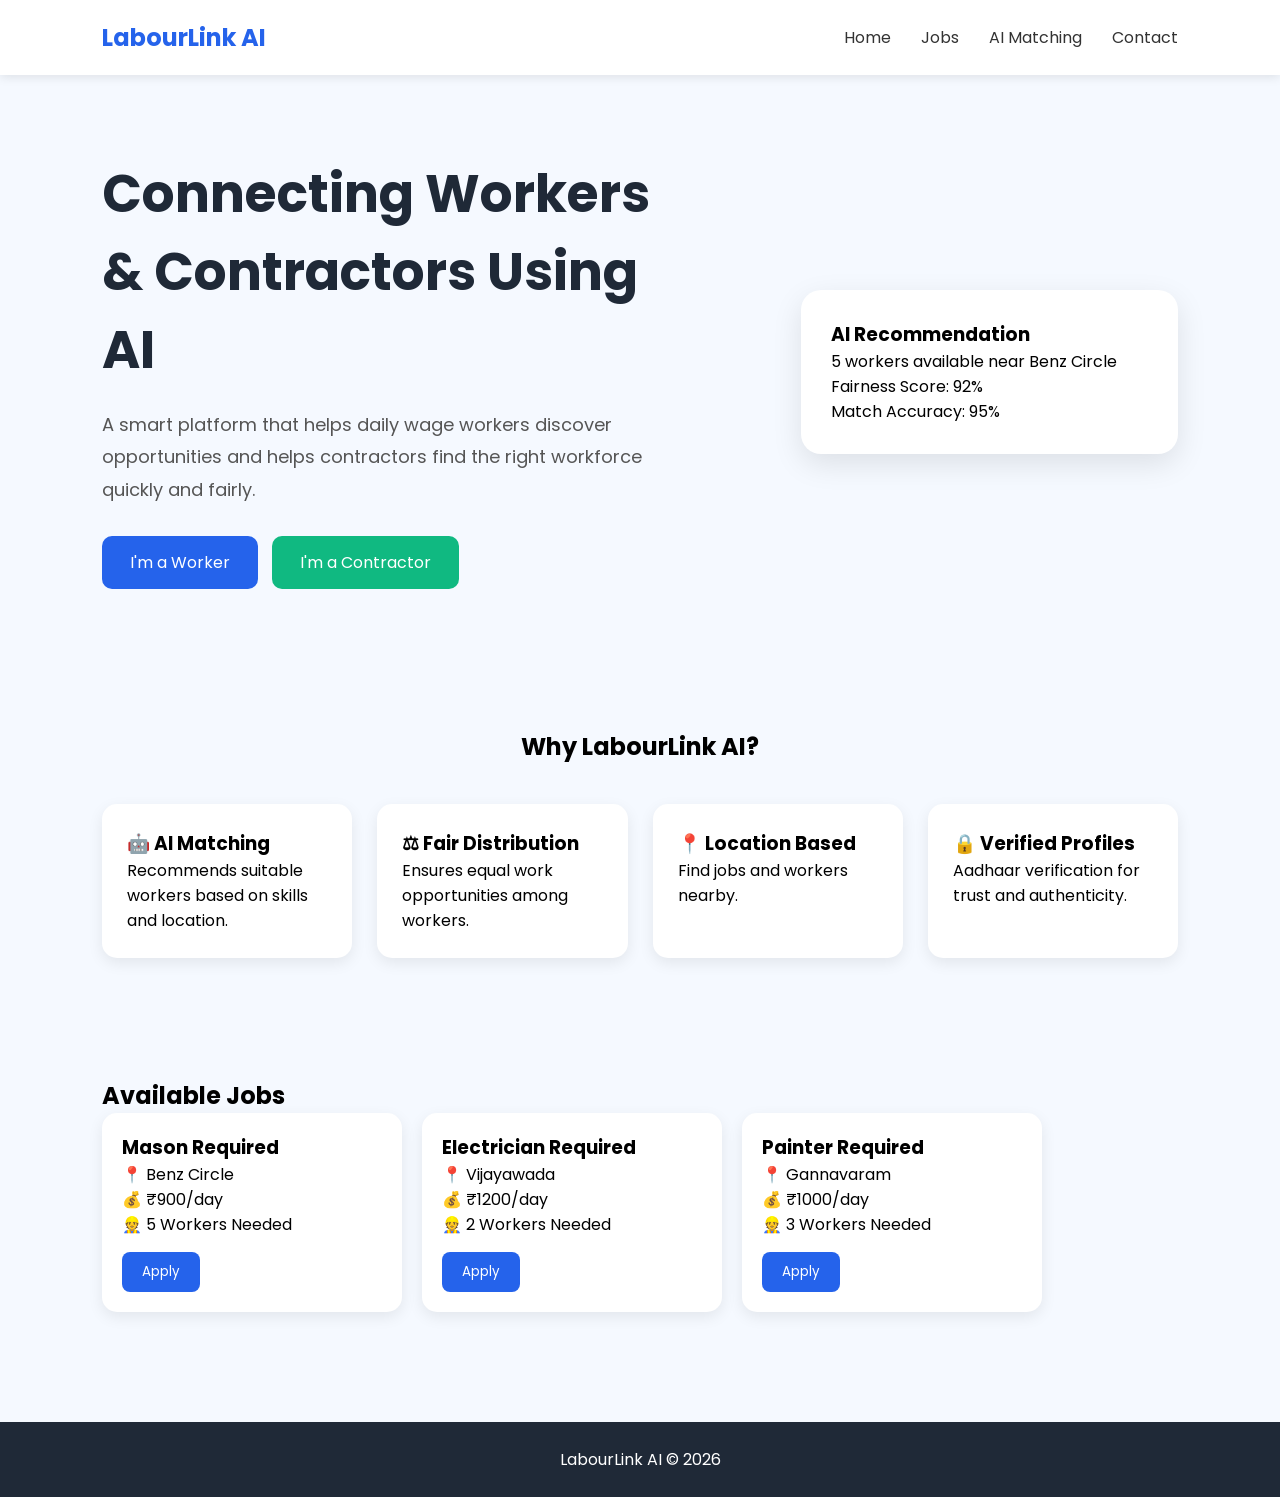
==== index.html @ 0341a4a6 "Add files via upload" ====
<!DOCTYPE html>
<html lang="en">
<head>
<meta charset="UTF-8">
<meta name="viewport" content="width=device-width, initial-scale=1.0">
<title>LabourLink AI</title>

<link rel="stylesheet" href="style.css">

<link rel="preconnect" href="https://fonts.googleapis.com">
<link href="https://fonts.googleapis.com/css2?family=Poppins:wght@300;400;500;600;700&display=swap" rel="stylesheet">

</head>

<body>

<nav class="navbar">
    <div class="logo">
        LabourLink AI
    </div>

    <ul class="nav-links">
        <li><a href="#">Home</a></li>
        <li><a href="#">Jobs</a></li>
        <li><a href="#">AI Matching</a></li>
        <li><a href="#">Contact</a></li>
    </ul>
</nav>

<section class="hero">

    <div class="hero-text">

        <h1>
            Connecting Workers &
            Contractors Using AI
        </h1>

        <p>
            A smart platform that helps daily wage workers
            discover opportunities and helps contractors
            find the right workforce quickly and fairly.
        </p>

        <div class="buttons">
            <button class="worker-btn">
                I'm a Worker
            </button>

            <button class="contractor-btn">
                I'm a Contractor
            </button>
        </div>

    </div>

    <div class="hero-image">

        <div class="card">
            <h3>AI Recommendation</h3>

            <p>
                5 workers available near Benz Circle
            </p>

            <p>
                Fairness Score: 92%
            </p>

            <p>
                Match Accuracy: 95%
            </p>
        </div>

    </div>

</section>

<section class="features">

    <h2>Why LabourLink AI?</h2>

    <div class="feature-grid">

        <div class="feature-card">
            <h3>🤖 AI Matching</h3>
            <p>
                Recommends suitable workers
                based on skills and location.
            </p>
        </div>

        <div class="feature-card">
            <h3>⚖ Fair Distribution</h3>
            <p>
                Ensures equal work opportunities
                among workers.
            </p>
        </div>

        <div class="feature-card">
            <h3>📍 Location Based</h3>
            <p>
                Find jobs and workers nearby.
            </p>
        </div>

        <div class="feature-card">
            <h3>🔒 Verified Profiles</h3>
            <p>
                Aadhaar verification for trust
                and authenticity.
            </p>
        </div>

    </div>

</section>

<section class="sample-jobs">

    <h2>Available Jobs</h2>

    <div class="jobs">

        <div class="job-card">

            <h3>Mason Required</h3>

            <p>📍 Benz Circle</p>

            <p>💰 ₹900/day</p>

            <p>👷 5 Workers Needed</p>

            <button>Apply</button>

        </div>

        <div class="job-card">

            <h3>Electrician Required</h3>

            <p>📍 Vijayawada</p>

            <p>💰 ₹1200/day</p>

            <p>👷 2 Workers Needed</p>

            <button>Apply</button>

        </div>

        <div class="job-card">

            <h3>Painter Required</h3>

            <p>📍 Gannavaram</p>

            <p>💰 ₹1000/day</p>

            <p>👷 3 Workers Needed</p>

            <button>Apply</button>

        </div>

    </div>

</section>

<footer>
    LabourLink AI © 2026
</footer>

<script src="script.js"></script>

</body>
</html>
---- style.css ----
*{
margin:0;
padding:0;
box-sizing:border-box;
font-family:'Poppins',sans-serif;
}

body{
background:#f5f9ff;
}

.navbar{
display:flex;
justify-content:space-between;
align-items:center;
padding:20px 8%;
background:white;
box-shadow:0 2px 10px rgba(0,0,0,.1);
}

.logo{
font-size:24px;
font-weight:700;
color:#2563eb;
}

.nav-links{
display:flex;
gap:30px;
list-style:none;
}

.nav-links a{
text-decoration:none;
color:#333;
}

.hero{
display:flex;
justify-content:space-between;
align-items:center;
padding:80px 8%;
}

.hero-text{
width:55%;
}

.hero-text h1{
font-size:52px;
color:#1f2937;
}

.hero-text p{
margin-top:20px;
font-size:18px;
line-height:1.8;
color:#555;
}

.buttons{
margin-top:30px;
}

.worker-btn,
.contractor-btn{
padding:14px 28px;
border:none;
border-radius:10px;
cursor:pointer;
font-size:16px;
margin-right:10px;
}

.worker-btn{
background:#2563eb;
color:white;
}

.contractor-btn{
background:#10b981;
color:white;
}

.hero-image{
width:35%;
}

.card{
background:white;
padding:30px;
border-radius:20px;
box-shadow:0 10px 30px rgba(0,0,0,.1);
}

.features{
padding:60px 8%;
}

.features h2{
text-align:center;
margin-bottom:40px;
}

.feature-grid{
display:grid;
grid-template-columns:repeat(auto-fit,minmax(250px,1fr));
gap:25px;
}

.feature-card{
background:white;
padding:25px;
border-radius:15px;
box-shadow:0 5px 15px rgba(0,0,0,.08);
}

.sample-jobs{
padding:60px 8%;
}

.jobs{
display:flex;
gap:20px;
flex-wrap:wrap;
}

.job-card{
background:white;
padding:20px;
border-radius:15px;
width:300px;
box-shadow:0 5px 15px rgba(0,0,0,.08);
}

.job-card button{
margin-top:15px;
padding:10px 20px;
background:#2563eb;
color:white;
border:none;
border-radius:8px;
cursor:pointer;
}

footer{
text-align:center;
padding:25px;
background:#1f2937;
color:white;
margin-top:50px;
}
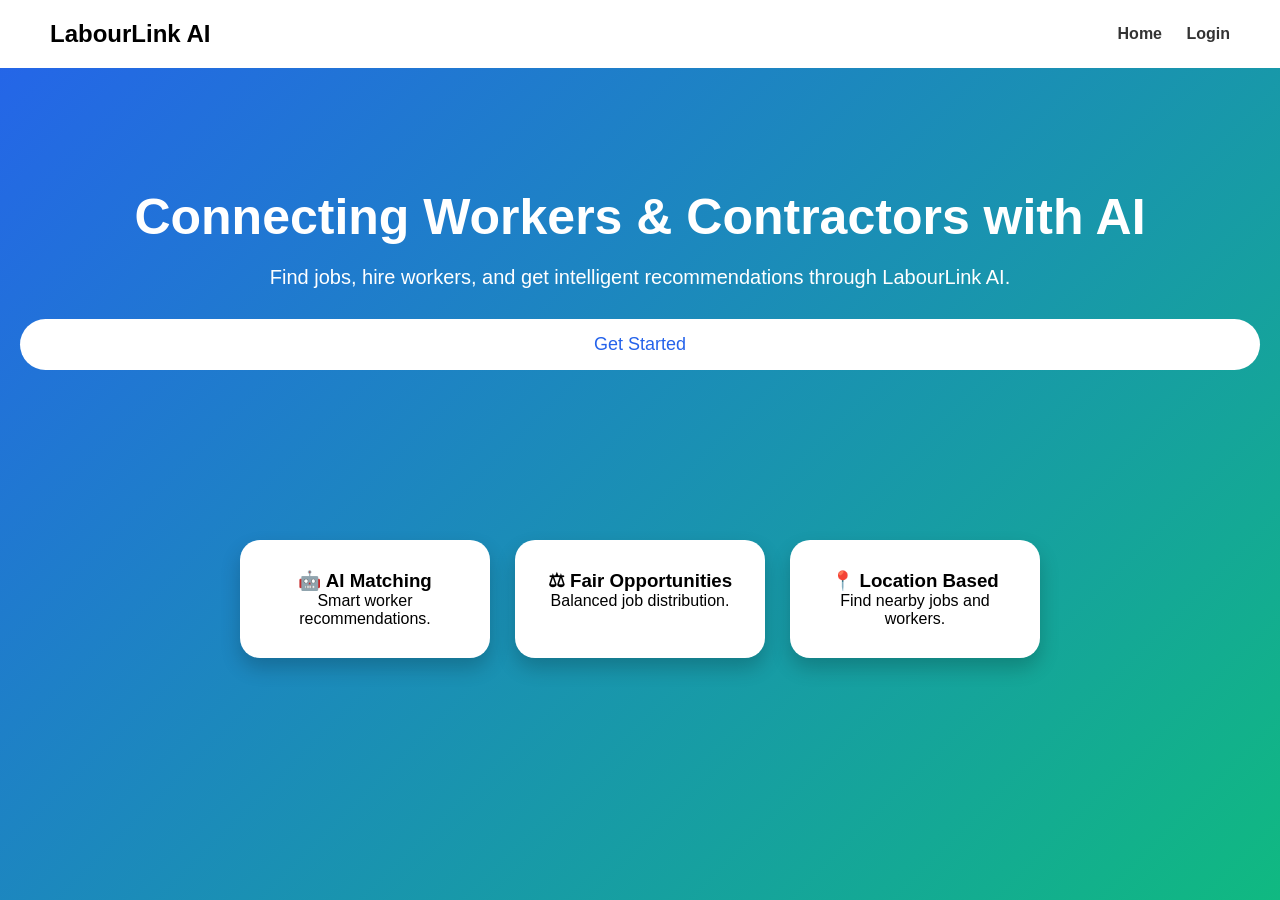
==== commit 1344027a: "Add files via upload" ====
--- a/index.html
+++ b/index.html
@@ -4,176 +4,52 @@
 <meta charset="UTF-8">
 <meta name="viewport" content="width=device-width, initial-scale=1.0">
 <title>LabourLink AI</title>
-
 <link rel="stylesheet" href="style.css">
-
-<link rel="preconnect" href="https://fonts.googleapis.com">
-<link href="https://fonts.googleapis.com/css2?family=Poppins:wght@300;400;500;600;700&display=swap" rel="stylesheet">
-
 </head>
 
 <body>
 
-<nav class="navbar">
-    <div class="logo">
-        LabourLink AI
-    </div>
+<nav>
+<h2>LabourLink AI</h2>
 
-    <ul class="nav-links">
-        <li><a href="#">Home</a></li>
-        <li><a href="#">Jobs</a></li>
-        <li><a href="#">AI Matching</a></li>
-        <li><a href="#">Contact</a></li>
-    </ul>
+<div>
+<a href="index.html">Home</a>
+<a href="login.html">Login</a>
+</div>
 </nav>
 
 <section class="hero">
 
-    <div class="hero-text">
+<h1>Connecting Workers & Contractors with AI</h1>
 
-        <h1>
-            Connecting Workers &
-            Contractors Using AI
-        </h1>
+<p>
+Find jobs, hire workers, and get intelligent recommendations through LabourLink AI.
+</p>
 
-        <p>
-            A smart platform that helps daily wage workers
-            discover opportunities and helps contractors
-            find the right workforce quickly and fairly.
-        </p>
-
-        <div class="buttons">
-            <button class="worker-btn">
-                I'm a Worker
-            </button>
-
-            <button class="contractor-btn">
-                I'm a Contractor
-            </button>
-        </div>
-
-    </div>
-
-    <div class="hero-image">
-
-        <div class="card">
-            <h3>AI Recommendation</h3>
-
-            <p>
-                5 workers available near Benz Circle
-            </p>
-
-            <p>
-                Fairness Score: 92%
-            </p>
-
-            <p>
-                Match Accuracy: 95%
-            </p>
-        </div>
-
-    </div>
+<button onclick="window.location.href='login.html'">
+Get Started
+</button>
 
 </section>
 
 <section class="features">
 
-    <h2>Why LabourLink AI?</h2>
+<div class="card">
+<h3>🤖 AI Matching</h3>
+<p>Smart worker recommendations.</p>
+</div>
 
-    <div class="feature-grid">
+<div class="card">
+<h3>⚖ Fair Opportunities</h3>
+<p>Balanced job distribution.</p>
+</div>
 
-        <div class="feature-card">
-            <h3>🤖 AI Matching</h3>
-            <p>
-                Recommends suitable workers
-                based on skills and location.
-            </p>
-        </div>
-
-        <div class="feature-card">
-            <h3>⚖ Fair Distribution</h3>
-            <p>
-                Ensures equal work opportunities
-                among workers.
-            </p>
-        </div>
-
-        <div class="feature-card">
-            <h3>📍 Location Based</h3>
-            <p>
-                Find jobs and workers nearby.
-            </p>
-        </div>
-
-        <div class="feature-card">
-            <h3>🔒 Verified Profiles</h3>
-            <p>
-                Aadhaar verification for trust
-                and authenticity.
-            </p>
-        </div>
-
-    </div>
+<div class="card">
+<h3>📍 Location Based</h3>
+<p>Find nearby jobs and workers.</p>
+</div>
 
 </section>
 
-<section class="sample-jobs">
-
-    <h2>Available Jobs</h2>
-
-    <div class="jobs">
-
-        <div class="job-card">
-
-            <h3>Mason Required</h3>
-
-            <p>📍 Benz Circle</p>
-
-            <p>💰 ₹900/day</p>
-
-            <p>👷 5 Workers Needed</p>
-
-            <button>Apply</button>
-
-        </div>
-
-        <div class="job-card">
-
-            <h3>Electrician Required</h3>
-
-            <p>📍 Vijayawada</p>
-
-            <p>💰 ₹1200/day</p>
-
-            <p>👷 2 Workers Needed</p>
-
-            <button>Apply</button>
-
-        </div>
-
-        <div class="job-card">
-
-            <h3>Painter Required</h3>
-
-            <p>📍 Gannavaram</p>
-
-            <p>💰 ₹1000/day</p>
-
-            <p>👷 3 Workers Needed</p>
-
-            <button>Apply</button>
-
-        </div>
-
-    </div>
-
-</section>
-
-<footer>
-    LabourLink AI © 2026
-</footer>
-
-<script src="script.js"></script>
-
 </body>
 </html>
--- a/style.css
+++ b/style.css
@@ -2,151 +2,132 @@
 margin:0;
 padding:0;
 box-sizing:border-box;
-font-family:'Poppins',sans-serif;
+font-family:'Segoe UI',sans-serif;
 }
 
 body{
-background:#f5f9ff;
+background:linear-gradient(135deg,#2563eb,#10b981);
+min-height:100vh;
 }
 
-.navbar{
+nav{
 display:flex;
 justify-content:space-between;
 align-items:center;
-padding:20px 8%;
+padding:20px 50px;
 background:white;
-box-shadow:0 2px 10px rgba(0,0,0,.1);
 }
 
-.logo{
-font-size:24px;
-font-weight:700;
-color:#2563eb;
-}
-
-.nav-links{
-display:flex;
-gap:30px;
-list-style:none;
-}
-
-.nav-links a{
+nav a{
 text-decoration:none;
+margin-left:20px;
 color:#333;
+font-weight:bold;
 }
 
 .hero{
-display:flex;
-justify-content:space-between;
-align-items:center;
-padding:80px 8%;
-}
-
-.hero-text{
-width:55%;
-}
-
-.hero-text h1{
-font-size:52px;
-color:#1f2937;
-}
-
-.hero-text p{
-margin-top:20px;
-font-size:18px;
-line-height:1.8;
-color:#555;
-}
-
-.buttons{
-margin-top:30px;
-}
-
-.worker-btn,
-.contractor-btn{
-padding:14px 28px;
-border:none;
-border-radius:10px;
-cursor:pointer;
-font-size:16px;
-margin-right:10px;
-}
-
-.worker-btn{
-background:#2563eb;
+text-align:center;
+padding:120px 20px;
 color:white;
 }
 
-.contractor-btn{
-background:#10b981;
-color:white;
+.hero h1{
+font-size:50px;
+margin-bottom:20px;
 }
 
-.hero-image{
-width:35%;
+.hero p{
+font-size:20px;
+margin-bottom:30px;
+}
+
+.hero button{
+padding:15px 35px;
+border:none;
+border-radius:30px;
+background:white;
+color:#2563eb;
+font-size:18px;
+cursor:pointer;
+}
+
+.features{
+display:flex;
+justify-content:center;
+gap:25px;
+padding:50px;
+flex-wrap:wrap;
 }
 
 .card{
 background:white;
 padding:30px;
+width:250px;
 border-radius:20px;
-box-shadow:0 10px 30px rgba(0,0,0,.1);
+box-shadow:0 10px 20px rgba(0,0,0,0.2);
+text-align:center;
 }
 
-.features{
-padding:60px 8%;
+.login-container,
+.form-container{
+width:450px;
+margin:60px auto;
+background:white;
+padding:40px;
+border-radius:20px;
+box-shadow:0 10px 30px rgba(0,0,0,.2);
 }
 
-.features h2{
+.login-container h1,
+.form-container h1{
+margin-bottom:25px;
 text-align:center;
-margin-bottom:40px;
 }
 
-.feature-grid{
-display:grid;
-grid-template-columns:repeat(auto-fit,minmax(250px,1fr));
-gap:25px;
+input,
+select{
+width:100%;
+padding:12px;
+margin:10px 0;
+border:1px solid #ccc;
+border-radius:10px;
 }
 
-.feature-card{
-background:white;
-padding:25px;
-border-radius:15px;
-box-shadow:0 5px 15px rgba(0,0,0,.08);
+button{
+width:100%;
+padding:14px;
+background:#2563eb;
+color:white;
+border:none;
+border-radius:10px;
+font-size:16px;
+cursor:pointer;
 }
 
-.sample-jobs{
-padding:60px 8%;
+button:hover{
+background:#1d4ed8;
 }
 
-.jobs{
-display:flex;
-gap:20px;
-flex-wrap:wrap;
+.page-title{
+text-align:center;
+color:white;
+padding-top:30px;
+margin-bottom:30px;
 }
 
 .job-card{
 background:white;
-padding:20px;
+width:350px;
+margin:20px auto;
+padding:25px;
 border-radius:15px;
-width:300px;
-box-shadow:0 5px 15px rgba(0,0,0,.08);
+box-shadow:0 5px 15px rgba(0,0,0,.2);
 }
 
-.job-card button{
-margin-top:15px;
-padding:10px 20px;
-background:#2563eb;
-color:white;
-border:none;
-border-radius:8px;
-cursor:pointer;
+.job-card h2{
+margin-bottom:10px;
 }
 
-footer{
-text-align:center;
-padding:25px;
-background:#1f2937;
-color:white;
-margin-top:50px;
+.job-card p{
+margin:8px 0;
 }
